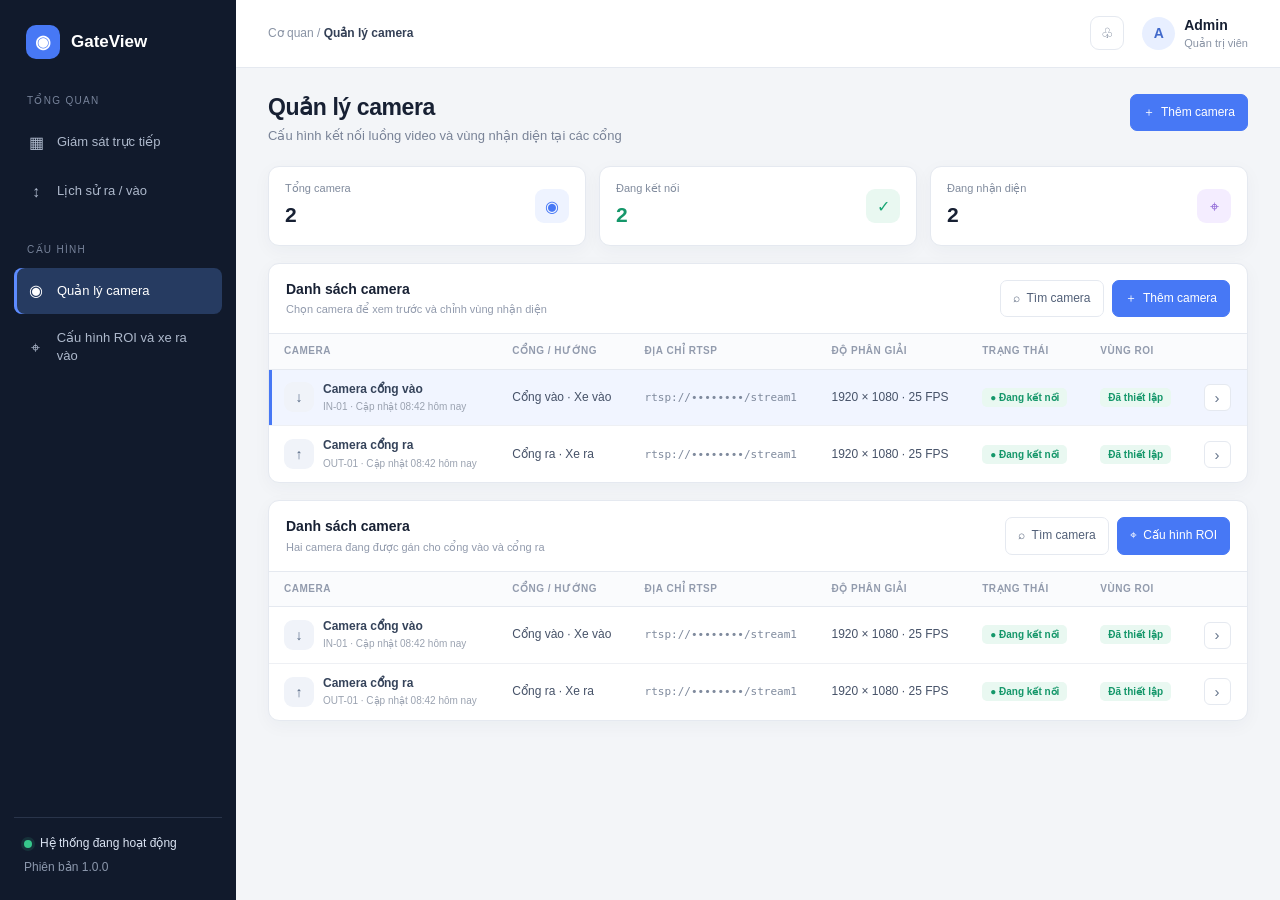
==== fe/cameras.html @ 78c0912b "Add vehicle gate monitoring wireframes" ====
<!doctype html>
<html lang="vi">
<head>
  <meta charset="utf-8">
  <meta name="viewport" content="width=device-width, initial-scale=1">
  <title>GateView — Quản lý camera</title>
  <style>
    :root{--bg:#f3f5f8;--panel:#fff;--ink:#172033;--muted:#798397;--line:#e5e9f0;--nav:#111a2c;--blue:#4778f5;--green:#17a673;--red:#df626b;--shadow:0 5px 18px #2636530a}
    *{box-sizing:border-box}body{margin:0;background:var(--bg);color:var(--ink);font:14px/1.45 Inter,"Segoe UI",Arial,sans-serif}button,input,select{font:inherit}button{cursor:pointer}.sidebar{position:fixed;inset:0 auto 0 0;width:236px;background:var(--nav);color:#d6ddec;padding:22px 14px;display:flex;flex-direction:column}.brand{display:flex;align-items:center;gap:11px;padding:3px 12px 28px;color:#fff;font-size:17px;font-weight:750}.brand-icon{width:34px;height:34px;border-radius:10px;background:#4778f5;display:grid;place-items:center;font-size:18px}.nav-label{font-size:10px;text-transform:uppercase;letter-spacing:1.3px;color:#77839a;padding:7px 13px 9px}.nav-item{display:flex;align-items:center;gap:12px;padding:11px 13px;margin:2px 0;border-radius:8px;color:#aeb9cc;text-decoration:none;font-size:13px}.nav-item .ico{width:18px;text-align:center;font-size:16px}.nav-item.active{background:#263b61;color:#fff;box-shadow:inset 3px 0 #5d8bff}.nav-item:hover{background:#202d45}.side-bottom{margin-top:auto;border-top:1px solid #29344a;padding:17px 10px 2px;color:#8c98ad;font-size:12px}.site-status{display:flex;align-items:center;gap:8px;color:#dbe4f3;margin-bottom:6px}.dot{width:8px;height:8px;border-radius:50%;background:#36c78b;box-shadow:0 0 0 3px #36c78b23}.main{margin-left:236px;min-width:0}.topbar{height:68px;background:#fff;border-bottom:1px solid var(--line);display:flex;align-items:center;justify-content:space-between;padding:0 32px}.crumb{color:#8993a4;font-size:12px}.crumb b{color:#344056;font-weight:600}.top-actions{display:flex;align-items:center;gap:18px}.icon-button{width:34px;height:34px;border:1px solid var(--line);background:#fff;border-radius:9px;color:#67748a}.user{display:flex;gap:9px;align-items:center}.avatar{width:33px;height:33px;display:grid;place-items:center;border-radius:50%;background:#e8efff;color:#4169cb;font-weight:700}.user small{display:block;color:#8993a4;font-size:11px}.content{padding:26px 32px 38px;max-width:1600px;margin:auto}.heading{display:flex;align-items:flex-start;justify-content:space-between;margin-bottom:21px}.heading h1{font-size:23px;line-height:1.2;margin:0 0 5px;letter-spacing:-.4px}.heading p{margin:0;color:var(--muted);font-size:13px}.btn{border:1px solid var(--line);background:#fff;color:#526078;border-radius:7px;padding:9px 12px;font-size:12px;white-space:nowrap}.btn.primary{background:var(--blue);border-color:var(--blue);color:#fff}.summary{display:grid;grid-template-columns:repeat(3,1fr);gap:13px;margin-bottom:17px}.summary-card,.camera-card,.config-card{background:#fff;border:1px solid var(--line);border-radius:11px;box-shadow:var(--shadow)}.summary-card{padding:14px 16px;display:flex;justify-content:space-between;align-items:center}.summary-card span{display:block;color:#808b9d;font-size:11px}.summary-card b{display:block;font-size:21px;margin-top:3px}.summary-icon{width:34px;height:34px;border-radius:9px;display:grid;place-items:center;background:#eef3ff;color:#4778f5;font-size:16px}.camera-grid{display:grid;grid-template-columns:1fr 1fr;gap:15px;margin-bottom:17px}.camera-card{overflow:hidden}.card-head{padding:14px 16px;display:flex;justify-content:space-between;align-items:center;border-bottom:1px solid var(--line)}.cam-title{display:flex;align-items:center;gap:10px}.cam-icon{width:34px;height:34px;display:grid;place-items:center;border-radius:9px;background:#f0f3f9;color:#536783;font-size:17px}.cam-title strong{font-size:13px;display:block}.cam-title small{font-size:11px;color:#929bad}.status{font-size:10px;padding:4px 8px;border-radius:5px;font-weight:650}.status.online{color:#15976a;background:#e9f8f1}.status.offline{color:#d4505a;background:#fff0f0}.preview{height:175px;position:relative;overflow:hidden;background:linear-gradient(180deg,#283442 0%,#222d38 52%,#313c45 53%,#252d34 100%)}.skyline{position:absolute;inset:0 0 48%;opacity:.5;background:linear-gradient(90deg,#303e43 0 18%,#475044 18% 20%,#333e43 20% 78%,#505244 78% 81%,#303a40 81%)}.road-line{position:absolute;top:54%;bottom:-20px;left:50%;width:3px;background:repeating-linear-gradient(to bottom,#d4d0b3 0 14px,transparent 14px 26px);opacity:.5}.roi{position:absolute;left:28%;right:27%;top:24%;height:57%;border:2px dashed #60dfb0;border-radius:4px}.roi-label{position:absolute;left:28%;top:calc(24% - 21px);font-size:9px;color:#fff;background:#21a877;border-radius:3px;padding:3px 6px}.osd{position:absolute;left:10px;top:8px;color:#e4ebec;font:9px/1.5 Consolas,monospace;text-shadow:0 1px 2px #000}.car{position:absolute;width:105px;height:47px;bottom:20px;left:calc(50% - 52px);border-radius:20px 22px 8px 8px;background:linear-gradient(#7c8991,#56636e);box-shadow:0 7px 12px #10151b88}.car:before{content:"";position:absolute;left:22px;right:20px;top:-16px;height:22px;background:#697780;clip-path:polygon(18% 0,79% 0,100% 100%,0 100%)}.camera-meta{display:flex;gap:16px;flex-wrap:wrap;padding:12px 15px;color:#7c8799;font-size:11px;border-bottom:1px solid #eef0f4}.camera-meta b{color:#48556b;font-weight:600}.card-actions{padding:10px 14px;display:flex;justify-content:space-between;align-items:center}.card-actions small{font-size:10px;color:#8e98a8}.action-group{display:flex;gap:7px}.small-btn{border:1px solid var(--line);background:#fff;color:#68768d;border-radius:6px;padding:6px 9px;font-size:10px}.small-btn.primary{color:#4778f5;border-color:#cbd7f7;background:#f7f9ff}.config-card{overflow:hidden}.config-head{padding:15px 17px;border-bottom:1px solid var(--line);display:flex;justify-content:space-between;align-items:center}.config-head h2{font-size:14px;margin:0}.config-head p{font-size:11px;color:#929bad;margin:3px 0 0}.config-content{padding:17px}.config-grid{display:grid;grid-template-columns:1fr 1fr;gap:15px 18px}.field label{display:block;margin-bottom:6px;font-size:11px;color:#788397;font-weight:600}.input,.select{height:38px;width:100%;border:1px solid #e1e6ee;border-radius:7px;padding:0 10px;background:#fff;color:#445168;font-size:12px;outline:none}.input:focus,.select:focus{border-color:#9eb5fa;box-shadow:0 0 0 3px #4778f51a}.input.masked{font-family:Consolas,monospace;color:#707d91}.field-hint{font-size:10px;color:#9aa3b1;margin-top:5px}.toggle-row{display:flex;align-items:center;justify-content:space-between;padding:12px 13px;border:1px solid #e8ebf1;border-radius:8px;background:#fbfcfe}.toggle-copy b{font-size:11px;display:block;color:#48556b}.toggle-copy small{font-size:10px;color:#929bad}.toggle{width:34px;height:19px;border-radius:12px;background:#4778f5;position:relative;flex:none}.toggle:after{content:"";position:absolute;right:2px;top:2px;width:15px;height:15px;border-radius:50%;background:white;box-shadow:0 1px 3px #23304a38}.config-footer{border-top:1px solid var(--line);padding:13px 17px;display:flex;justify-content:space-between;align-items:center}.config-footer small{font-size:10px;color:#969faf}.footer-actions{display:flex;gap:8px}
    .roi{cursor:move;z-index:2;touch-action:none}.roi:after{content:"";position:absolute;width:11px;height:11px;right:-6px;bottom:-6px;border:2px solid #fff;background:#21a877;border-radius:3px;box-shadow:0 1px 4px #122}.roi-tools{display:flex;align-items:center;gap:6px}.roi-tools .small-btn{padding:5px 7px}.roi-hint{font-size:10px;color:#929bad}.roi.drawing{border-style:solid;background:#21a8771c}.camera-list{background:#fff;border:1px solid var(--line);border-radius:11px;box-shadow:var(--shadow);overflow:hidden;margin-bottom:17px}.list-head{padding:15px 17px;display:flex;justify-content:space-between;align-items:center;border-bottom:1px solid var(--line)}.list-head h2{font-size:14px;margin:0}.list-head p{font-size:11px;color:#929bad;margin:3px 0 0}.list-actions{display:flex;gap:8px;align-items:center}.list-wrap{overflow:auto}.camera-table{width:100%;border-collapse:collapse;white-space:nowrap}.camera-table th{text-align:left;padding:10px 15px;background:#fafbfd;border-bottom:1px solid var(--line);font-size:10px;letter-spacing:.5px;text-transform:uppercase;color:#929bad;font-weight:600}.camera-table td{padding:11px 15px;border-bottom:1px solid #eef0f4;font-size:12px;color:#465268}.camera-table tr:last-child td{border-bottom:0}.camera-name{display:flex;align-items:center;gap:9px}.camera-name .cam-icon{width:30px;height:30px;font-size:14px}.camera-name b{display:block;color:#35435a;font-size:12px}.camera-name small{display:block;color:#9aa2b0;font-size:10px;margin-top:2px}.rtsp-mask{font:11px Consolas,monospace;color:#7f8a9d}.list-select{width:27px;height:27px;border:1px solid var(--line);border-radius:6px;background:#fff;color:#64738a;font-size:15px}.camera-row{cursor:pointer}.camera-row:hover{background:#f8faff}.camera-row.selected{background:#f1f5ff;box-shadow:inset 3px 0 var(--blue)}
    @media(max-width:1150px){.sidebar{width:68px;padding:20px 9px}.brand{padding:3px 7px 28px}.brand-name,.nav-label,.nav-item span:not(.ico),.side-bottom{display:none}.nav-item{justify-content:center;padding:12px 5px}.main{margin-left:68px}.content{padding:22px}}
    @media(max-width:760px){.topbar{padding:0 16px}.content{padding:18px 12px}.heading h1{font-size:20px}.camera-grid{grid-template-columns:1fr}.summary{gap:8px}.summary-card{padding:11px}.config-grid{grid-template-columns:1fr}.user-name{display:none}.heading{gap:10px}}
  </style>
</head>
<body>
  <aside class="sidebar">
    <div class="brand"><div class="brand-icon">◉</div><span class="brand-name">GateView</span></div>
    <div class="nav-label">Tổng quan</div>
    <a class="nav-item" href="index.html"><span class="ico">▦</span><span>Giám sát trực tiếp</span></a>
    <a class="nav-item" href="history.html"><span class="ico">↕</span><span>Lịch sử ra / vào</span></a>
    <div class="nav-label" style="margin-top:20px">Cấu hình</div>
    <a class="nav-item active" href="cameras.html"><span class="ico">◉</span><span>Quản lý camera</span></a>
    <a class="nav-item" href="roi.html"><span class="ico">⌖</span><span>Cấu hình ROI và xe ra vào</span></a>
    <div class="side-bottom"><div class="site-status"><span class="dot"></span>Hệ thống đang hoạt động</div>Phiên bản 1.0.0</div>
  </aside>
  <main class="main">
    <header class="topbar"><div class="crumb">Cơ quan / <b>Quản lý camera</b></div><div class="top-actions"><button class="icon-button" aria-label="Thông báo">♧</button><div class="user"><div class="avatar">A</div><div class="user-name"><b>Admin</b><small>Quản trị viên</small></div></div></div></header>
    <div class="content">
      <div class="heading"><div><h1>Quản lý camera</h1><p>Cấu hình kết nối luồng video và vùng nhận diện tại các cổng</p></div><button class="btn primary">＋ &nbsp;Thêm camera</button></div>
      <section class="summary">
        <div class="summary-card"><div><span>Tổng camera</span><b>2</b></div><div class="summary-icon">◉</div></div>
        <div class="summary-card"><div><span>Đang kết nối</span><b style="color:#15976a">2</b></div><div class="summary-icon" style="background:#e9f8f1;color:#17a673">✓</div></div>
        <div class="summary-card"><div><span>Đang nhận diện</span><b>2</b></div><div class="summary-icon" style="background:#f4edff;color:#8b62d5">⌖</div></div>
      </section>
      <section class="camera-list">
        <div class="list-head"><div><h2>Danh sách camera</h2><p>Chọn camera để xem trước và chỉnh vùng nhận diện</p></div><div class="list-actions"><button class="btn">⌕ &nbsp;Tìm camera</button><button class="btn primary">＋ &nbsp;Thêm camera</button></div></div>
        <div class="list-wrap"><table class="camera-table"><thead><tr><th>Camera</th><th>Cổng / hướng</th><th>Địa chỉ RTSP</th><th>Độ phân giải</th><th>Trạng thái</th><th>Vùng ROI</th><th></th></tr></thead><tbody>
          <tr class="camera-row selected" data-camera="in"><td><div class="camera-name"><div class="cam-icon">↓</div><div><b>Camera cổng vào</b><small>IN-01 · Cập nhật 08:42 hôm nay</small></div></div></td><td>Cổng vào · Xe vào</td><td><span class="rtsp-mask">rtsp://••••••••/stream1</span></td><td>1920 × 1080 · 25 FPS</td><td><span class="status online">● Đang kết nối</span></td><td><span class="status online">Đã thiết lập</span></td><td><button class="list-select" aria-label="Chọn camera vào">›</button></td></tr>
          <tr class="camera-row" data-camera="out"><td><div class="camera-name"><div class="cam-icon">↑</div><div><b>Camera cổng ra</b><small>OUT-01 · Cập nhật 08:42 hôm nay</small></div></div></td><td>Cổng ra · Xe ra</td><td><span class="rtsp-mask">rtsp://••••••••/stream1</span></td><td>1920 × 1080 · 25 FPS</td><td><span class="status online">● Đang kết nối</span></td><td><span class="status online">Đã thiết lập</span></td><td><button class="list-select" aria-label="Chọn camera ra">›</button></td></tr>
        </tbody></table></div>
      </section>
      <section class="camera-list">
        <div class="list-head"><div><h2>Danh sách camera</h2><p>Hai camera đang được gán cho cổng vào và cổng ra</p></div><div class="list-actions"><button class="btn">⌕ &nbsp;Tìm camera</button><button class="btn primary" onclick="location.href='roi.html'">⌖ &nbsp;Cấu hình ROI</button></div></div>
        <div class="list-wrap"><table class="camera-table"><thead><tr><th>Camera</th><th>Cổng / hướng</th><th>Địa chỉ RTSP</th><th>Độ phân giải</th><th>Trạng thái</th><th>Vùng ROI</th><th></th></tr></thead><tbody>
          <tr class="camera-row" onclick="location.href='roi.html?camera=in'"><td><div class="camera-name"><div class="cam-icon">↓</div><div><b>Camera cổng vào</b><small>IN-01 · Cập nhật 08:42 hôm nay</small></div></div></td><td>Cổng vào · Xe vào</td><td><span class="rtsp-mask">rtsp://••••••••/stream1</span></td><td>1920 × 1080 · 25 FPS</td><td><span class="status online">● Đang kết nối</span></td><td><span class="status online">Đã thiết lập</span></td><td><button class="list-select">›</button></td></tr>
          <tr class="camera-row" onclick="location.href='roi.html?camera=out'"><td><div class="camera-name"><div class="cam-icon">↑</div><div><b>Camera cổng ra</b><small>OUT-01 · Cập nhật 08:42 hôm nay</small></div></div></td><td>Cổng ra · Xe ra</td><td><span class="rtsp-mask">rtsp://••••••••/stream1</span></td><td>1920 × 1080 · 25 FPS</td><td><span class="status online">● Đang kết nối</span></td><td><span class="status online">Đã thiết lập</span></td><td><button class="list-select">›</button></td></tr>
        </tbody></table></div>
      </section>
    </div>
  </main>
</body>
</html>
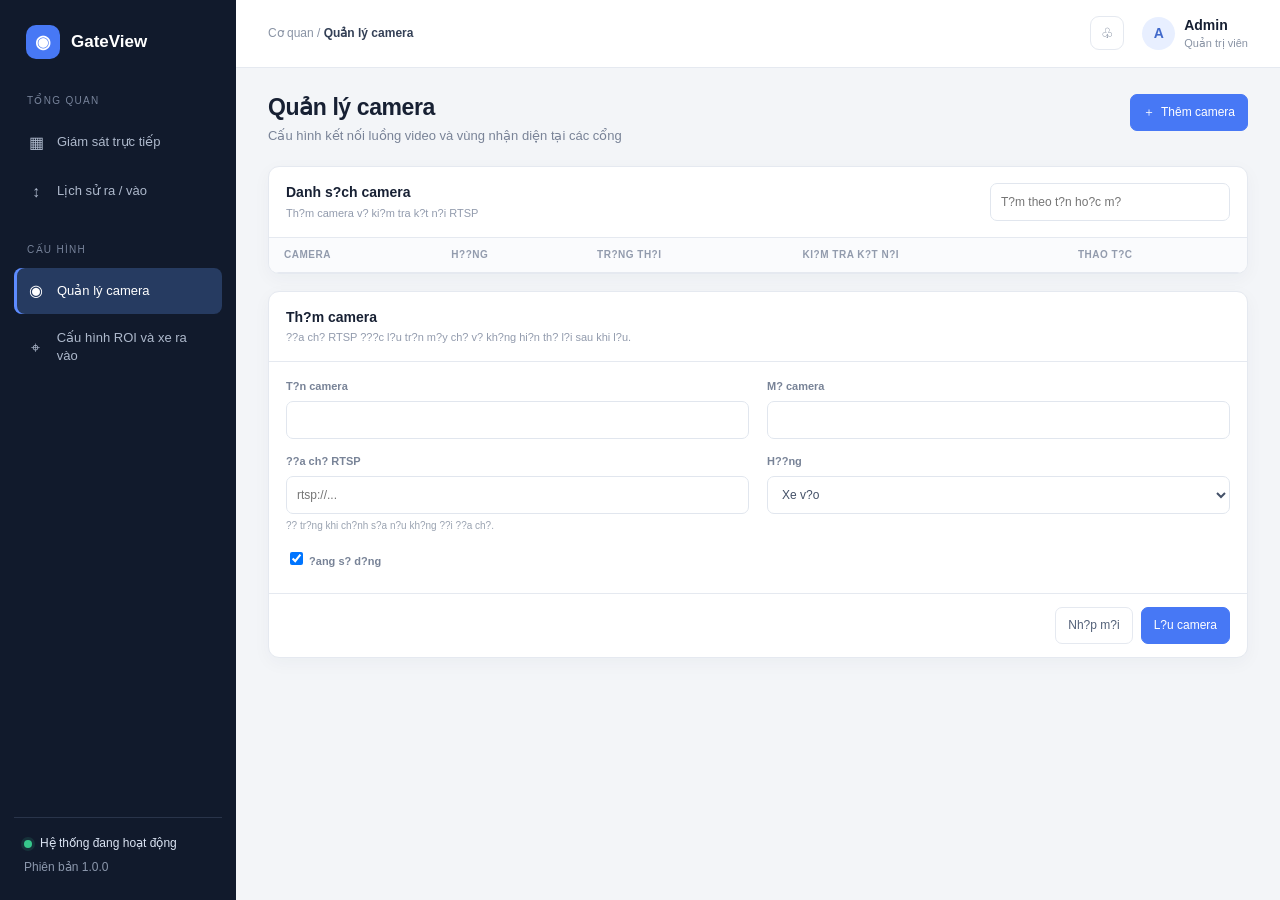
==== commit 31de6eed: "Add camera management and ROI configuration" ====
--- a/fe/cameras.html
+++ b/fe/cameras.html
@@ -27,26 +27,22 @@
     <header class="topbar"><div class="crumb">Cơ quan / <b>Quản lý camera</b></div><div class="top-actions"><button class="icon-button" aria-label="Thông báo">♧</button><div class="user"><div class="avatar">A</div><div class="user-name"><b>Admin</b><small>Quản trị viên</small></div></div></div></header>
     <div class="content">
       <div class="heading"><div><h1>Quản lý camera</h1><p>Cấu hình kết nối luồng video và vùng nhận diện tại các cổng</p></div><button class="btn primary">＋ &nbsp;Thêm camera</button></div>
-      <section class="summary">
-        <div class="summary-card"><div><span>Tổng camera</span><b>2</b></div><div class="summary-icon">◉</div></div>
-        <div class="summary-card"><div><span>Đang kết nối</span><b style="color:#15976a">2</b></div><div class="summary-icon" style="background:#e9f8f1;color:#17a673">✓</div></div>
-        <div class="summary-card"><div><span>Đang nhận diện</span><b>2</b></div><div class="summary-icon" style="background:#f4edff;color:#8b62d5">⌖</div></div>
+      <section class="camera-list">
+        <div class="list-head"><div><h2>Danh s?ch camera</h2><p>Th?m camera v? ki?m tra k?t n?i RTSP</p></div><input class="input" id="search" placeholder="T?m theo t?n ho?c m?" style="max-width:240px"></div>
+        <div class="list-wrap"><table class="camera-table"><thead><tr><th>Camera</th><th>H??ng</th><th>Tr?ng th?i</th><th>Ki?m tra k?t n?i</th><th>Thao t?c</th></tr></thead><tbody id="camera-list"></tbody></table></div>
       </section>
-      <section class="camera-list">
-        <div class="list-head"><div><h2>Danh sách camera</h2><p>Chọn camera để xem trước và chỉnh vùng nhận diện</p></div><div class="list-actions"><button class="btn">⌕ &nbsp;Tìm camera</button><button class="btn primary">＋ &nbsp;Thêm camera</button></div></div>
-        <div class="list-wrap"><table class="camera-table"><thead><tr><th>Camera</th><th>Cổng / hướng</th><th>Địa chỉ RTSP</th><th>Độ phân giải</th><th>Trạng thái</th><th>Vùng ROI</th><th></th></tr></thead><tbody>
-          <tr class="camera-row selected" data-camera="in"><td><div class="camera-name"><div class="cam-icon">↓</div><div><b>Camera cổng vào</b><small>IN-01 · Cập nhật 08:42 hôm nay</small></div></div></td><td>Cổng vào · Xe vào</td><td><span class="rtsp-mask">rtsp://••••••••/stream1</span></td><td>1920 × 1080 · 25 FPS</td><td><span class="status online">● Đang kết nối</span></td><td><span class="status online">Đã thiết lập</span></td><td><button class="list-select" aria-label="Chọn camera vào">›</button></td></tr>
-          <tr class="camera-row" data-camera="out"><td><div class="camera-name"><div class="cam-icon">↑</div><div><b>Camera cổng ra</b><small>OUT-01 · Cập nhật 08:42 hôm nay</small></div></div></td><td>Cổng ra · Xe ra</td><td><span class="rtsp-mask">rtsp://••••••••/stream1</span></td><td>1920 × 1080 · 25 FPS</td><td><span class="status online">● Đang kết nối</span></td><td><span class="status online">Đã thiết lập</span></td><td><button class="list-select" aria-label="Chọn camera ra">›</button></td></tr>
-        </tbody></table></div>
-      </section>
-      <section class="camera-list">
-        <div class="list-head"><div><h2>Danh sách camera</h2><p>Hai camera đang được gán cho cổng vào và cổng ra</p></div><div class="list-actions"><button class="btn">⌕ &nbsp;Tìm camera</button><button class="btn primary" onclick="location.href='roi.html'">⌖ &nbsp;Cấu hình ROI</button></div></div>
-        <div class="list-wrap"><table class="camera-table"><thead><tr><th>Camera</th><th>Cổng / hướng</th><th>Địa chỉ RTSP</th><th>Độ phân giải</th><th>Trạng thái</th><th>Vùng ROI</th><th></th></tr></thead><tbody>
-          <tr class="camera-row" onclick="location.href='roi.html?camera=in'"><td><div class="camera-name"><div class="cam-icon">↓</div><div><b>Camera cổng vào</b><small>IN-01 · Cập nhật 08:42 hôm nay</small></div></div></td><td>Cổng vào · Xe vào</td><td><span class="rtsp-mask">rtsp://••••••••/stream1</span></td><td>1920 × 1080 · 25 FPS</td><td><span class="status online">● Đang kết nối</span></td><td><span class="status online">Đã thiết lập</span></td><td><button class="list-select">›</button></td></tr>
-          <tr class="camera-row" onclick="location.href='roi.html?camera=out'"><td><div class="camera-name"><div class="cam-icon">↑</div><div><b>Camera cổng ra</b><small>OUT-01 · Cập nhật 08:42 hôm nay</small></div></div></td><td>Cổng ra · Xe ra</td><td><span class="rtsp-mask">rtsp://••••••••/stream1</span></td><td>1920 × 1080 · 25 FPS</td><td><span class="status online">● Đang kết nối</span></td><td><span class="status online">Đã thiết lập</span></td><td><button class="list-select">›</button></td></tr>
-        </tbody></table></div>
+      <section class="config-card" id="editor">
+        <div class="config-head"><div><h2 id="form-title">Th?m camera</h2><p>??a ch? RTSP ???c l?u tr?n m?y ch? v? kh?ng hi?n th? l?i sau khi l?u.</p></div></div>
+        <form id="camera-form"><div class="config-content"><div class="config-grid">
+          <div class="field"><label for="name">T?n camera</label><input class="input" id="name" required maxlength="120"></div>
+          <div class="field"><label for="code">M? camera</label><input class="input" id="code" required maxlength="80"></div>
+          <div class="field"><label for="rtsp">??a ch? RTSP</label><input class="input" id="rtsp" type="password" placeholder="rtsp://..." autocomplete="off"><div class="field-hint">?? tr?ng khi ch?nh s?a n?u kh?ng ??i ??a ch?.</div></div>
+          <div class="field"><label for="direction">H??ng</label><select class="select" id="direction"><option value="in">Xe v?o</option><option value="out">Xe ra</option></select></div>
+          <div class="field"><label><input type="checkbox" id="enabled" checked> ?ang s? d?ng</label></div>
+        </div></div><div class="config-footer"><small id="message" role="status"></small><div class="footer-actions"><button class="btn" type="button" id="cancel">Nh?p m?i</button><button class="btn primary" type="submit">L?u camera</button></div></div></form>
       </section>
     </div>
   </main>
+<script src="cameras.js"></script>
 </body>
 </html>
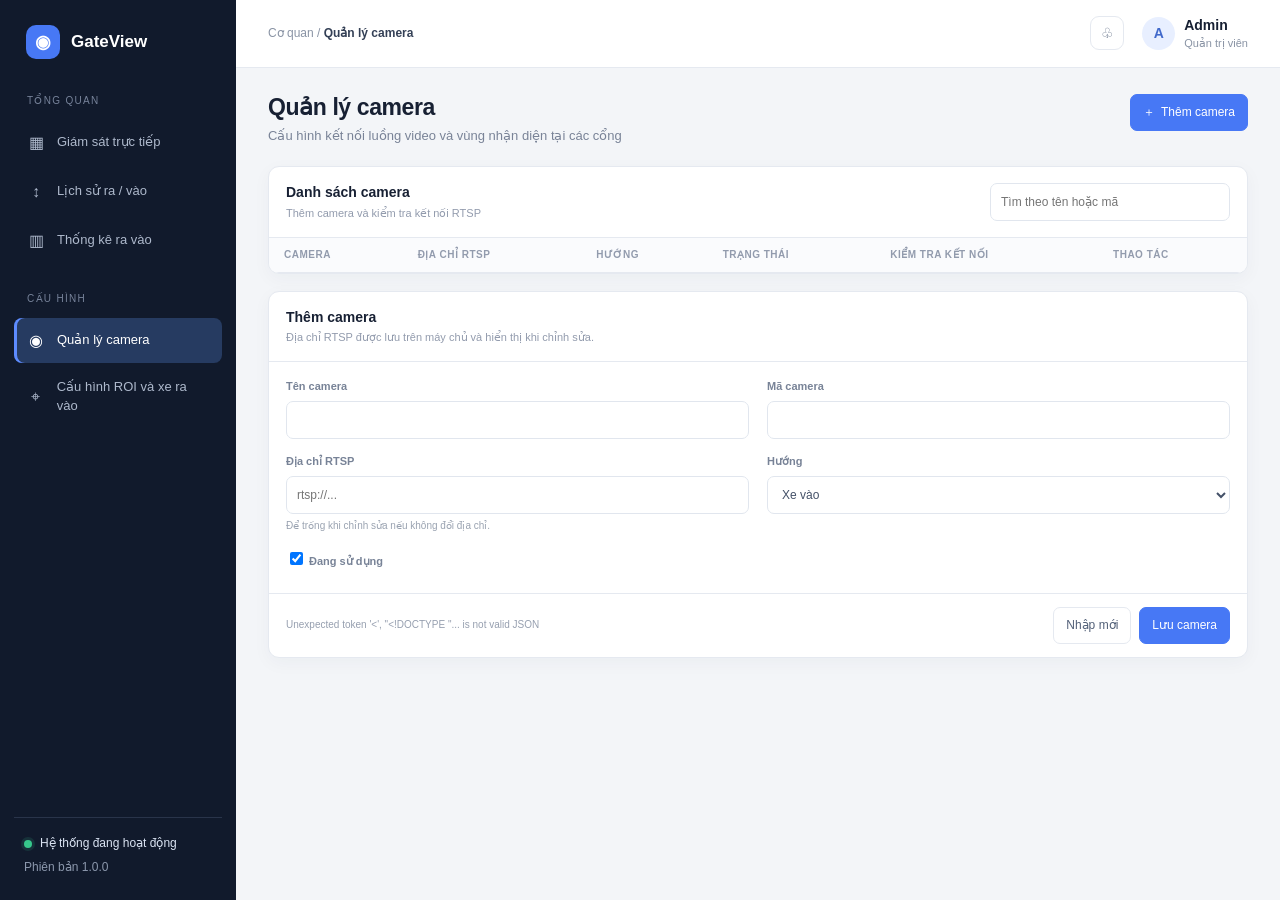
==== commit 1ae227bc: "Add AI recognition and vehicle reporting dashboards" ====
--- a/fe/cameras.html
+++ b/fe/cameras.html
@@ -18,6 +18,7 @@
     <div class="nav-label">Tổng quan</div>
     <a class="nav-item" href="index.html"><span class="ico">▦</span><span>Giám sát trực tiếp</span></a>
     <a class="nav-item" href="history.html"><span class="ico">↕</span><span>Lịch sử ra / vào</span></a>
+    <a class="nav-item" href="statistics.html"><span class="ico">&#9637;</span><span>Th&#7889;ng k&#234; ra v&#224;o</span></a>
     <div class="nav-label" style="margin-top:20px">Cấu hình</div>
     <a class="nav-item active" href="cameras.html"><span class="ico">◉</span><span>Quản lý camera</span></a>
     <a class="nav-item" href="roi.html"><span class="ico">⌖</span><span>Cấu hình ROI và xe ra vào</span></a>
@@ -26,23 +27,23 @@
   <main class="main">
     <header class="topbar"><div class="crumb">Cơ quan / <b>Quản lý camera</b></div><div class="top-actions"><button class="icon-button" aria-label="Thông báo">♧</button><div class="user"><div class="avatar">A</div><div class="user-name"><b>Admin</b><small>Quản trị viên</small></div></div></div></header>
     <div class="content">
-      <div class="heading"><div><h1>Quản lý camera</h1><p>Cấu hình kết nối luồng video và vùng nhận diện tại các cổng</p></div><button class="btn primary">＋ &nbsp;Thêm camera</button></div>
+      <div class="heading"><div><h1>Quản lý camera</h1><p>Cấu hình kết nối luồng video và vùng nhận diện tại các cổng</p></div><button class="btn primary" id="add-camera" type="button">＋ &nbsp;Thêm camera</button></div>
       <section class="camera-list">
-        <div class="list-head"><div><h2>Danh s?ch camera</h2><p>Th?m camera v? ki?m tra k?t n?i RTSP</p></div><input class="input" id="search" placeholder="T?m theo t?n ho?c m?" style="max-width:240px"></div>
-        <div class="list-wrap"><table class="camera-table"><thead><tr><th>Camera</th><th>H??ng</th><th>Tr?ng th?i</th><th>Ki?m tra k?t n?i</th><th>Thao t?c</th></tr></thead><tbody id="camera-list"></tbody></table></div>
+        <div class="list-head"><div><h2>Danh sách camera</h2><p>Thêm camera và kiểm tra kết nối RTSP</p></div><input class="input" id="search" placeholder="Tìm theo tên hoặc mã" style="max-width:240px"></div>
+        <div class="list-wrap"><table class="camera-table"><thead><tr><th>Camera</th><th>Địa chỉ RTSP</th><th>Hướng</th><th>Trạng thái</th><th>Kiểm tra kết nối</th><th>Thao tác</th></tr></thead><tbody id="camera-list"></tbody></table></div>
       </section>
       <section class="config-card" id="editor">
-        <div class="config-head"><div><h2 id="form-title">Th?m camera</h2><p>??a ch? RTSP ???c l?u tr?n m?y ch? v? kh?ng hi?n th? l?i sau khi l?u.</p></div></div>
+        <div class="config-head"><div><h2 id="form-title">Thêm camera</h2><p>Địa chỉ RTSP được lưu trên máy chủ và hiển thị khi chỉnh sửa.</p></div></div>
         <form id="camera-form"><div class="config-content"><div class="config-grid">
-          <div class="field"><label for="name">T?n camera</label><input class="input" id="name" required maxlength="120"></div>
-          <div class="field"><label for="code">M? camera</label><input class="input" id="code" required maxlength="80"></div>
-          <div class="field"><label for="rtsp">??a ch? RTSP</label><input class="input" id="rtsp" type="password" placeholder="rtsp://..." autocomplete="off"><div class="field-hint">?? tr?ng khi ch?nh s?a n?u kh?ng ??i ??a ch?.</div></div>
-          <div class="field"><label for="direction">H??ng</label><select class="select" id="direction"><option value="in">Xe v?o</option><option value="out">Xe ra</option></select></div>
-          <div class="field"><label><input type="checkbox" id="enabled" checked> ?ang s? d?ng</label></div>
-        </div></div><div class="config-footer"><small id="message" role="status"></small><div class="footer-actions"><button class="btn" type="button" id="cancel">Nh?p m?i</button><button class="btn primary" type="submit">L?u camera</button></div></div></form>
+          <div class="field"><label for="name">Tên camera</label><input class="input" id="name" required maxlength="120"></div>
+          <div class="field"><label for="code">Mã camera</label><input class="input" id="code" required maxlength="80"></div>
+          <div class="field"><label for="rtsp">Địa chỉ RTSP</label><input class="input" id="rtsp" type="text" placeholder="rtsp://..." autocomplete="off"><div class="field-hint">Để trống khi chỉnh sửa nếu không đổi địa chỉ.</div></div>
+          <div class="field"><label for="direction">Hướng</label><select class="select" id="direction"><option value="in">Xe vào</option><option value="out">Xe ra</option></select></div>
+          <div class="field"><label><input type="checkbox" id="enabled" checked> Đang sử dụng</label></div>
+        </div></div><div class="config-footer"><small id="message" role="status"></small><div class="footer-actions"><button class="btn" type="button" id="cancel">Nhập mới</button><button class="btn primary" type="submit">Lưu camera</button></div></div></form>
       </section>
     </div>
   </main>
-<script src="cameras.js"></script>
+<script src="cameras.js?v=2"></script>
 </body>
 </html>
